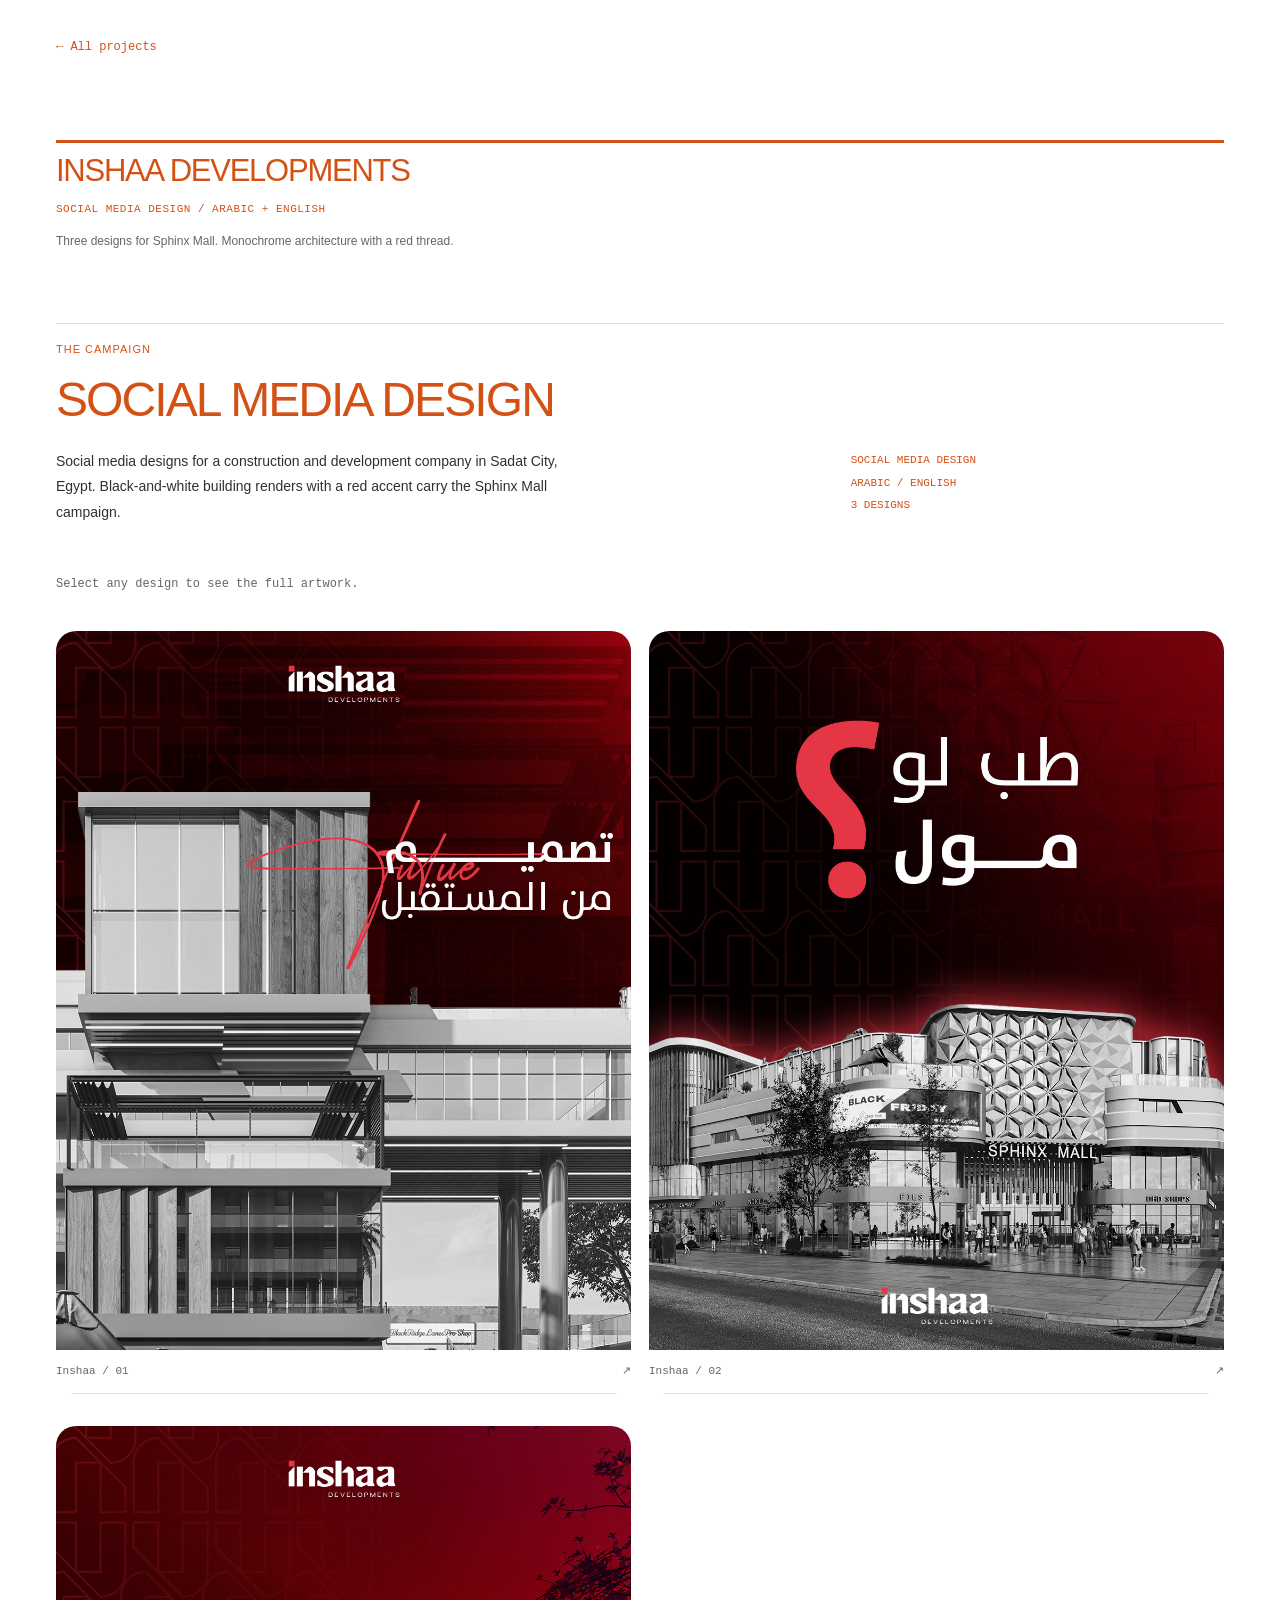
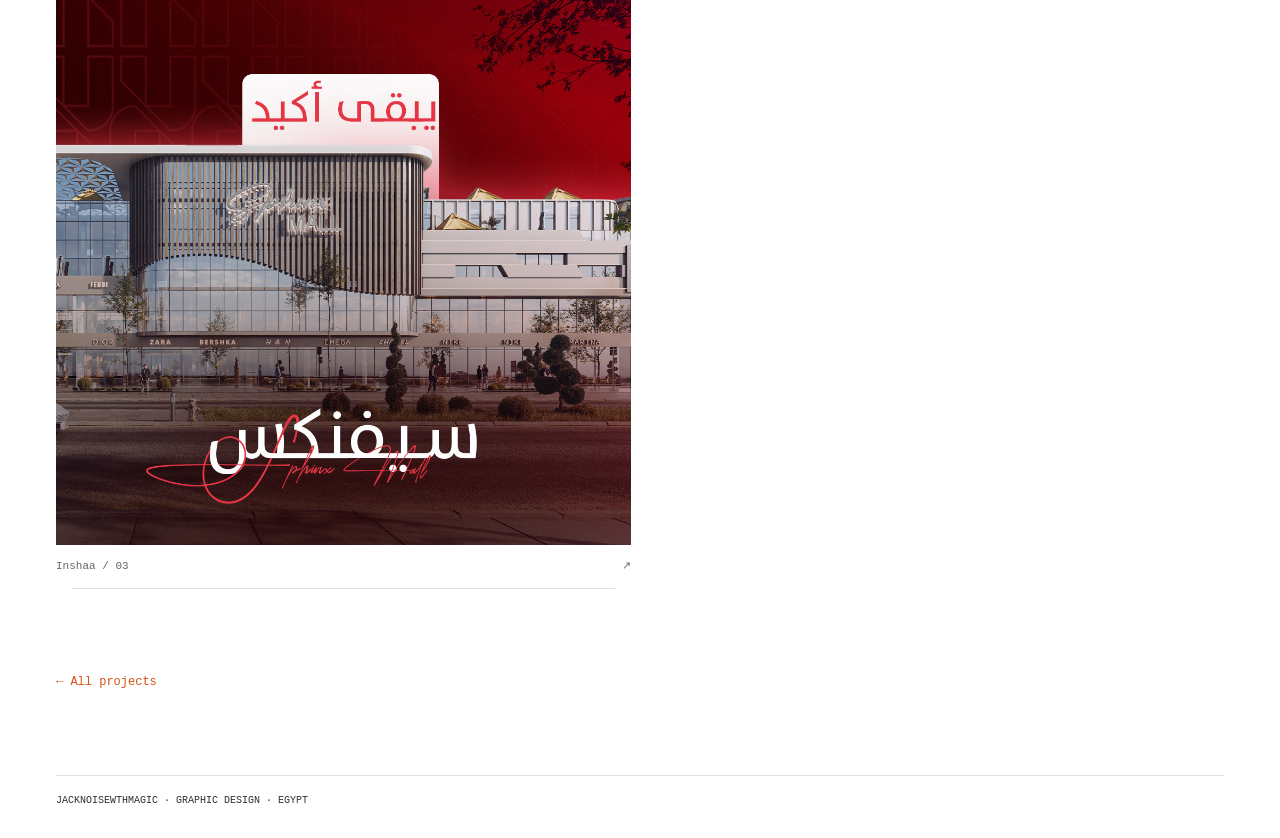
==== work/inshaa/index.html @ 2c465e04 "Add Inshaa Developments project (3 designs) with logo cover" ====
<!doctype html><html lang="en"><head><meta charset="utf-8"><meta name="viewport" content="width=device-width,initial-scale=1"><base href="/"><title>Inshaa Developments | JACKNOISEWTHMAGIC</title><meta name="description" content="JACKNOISEWTHMAGIC. Graphic design, social media campaigns and brand identity from Egypt."><link rel="stylesheet" href="style.css"><script src="app.js" defer></script></head><body><div class="jn-portfolio"><main dir="ltr" lang="en" class="file-card" data-width="fluid"><a href="./" class="jn-back file-hover-underline">← All projects</a><header class="file-header"><h1 class="file-title">Inshaa Developments</h1><p class="file-fact">SOCIAL MEDIA DESIGN / ARABIC + ENGLISH</p><p class="file-intro">Three designs for Sphinx Mall. Monochrome architecture with a red thread.</p></header><section class="file-group" aria-labelledby=":R3:"><hgroup class="file-group-head"><p class="file-group-label">THE CAMPAIGN</p><h2 id=":R3:" class="file-group-heading">Social media design</h2></hgroup><div class="jn-project-info"><p class="file-p">Social media designs for a construction and development company in Sadat City, Egypt. Black-and-white building renders with a red accent carry the Sphinx Mall campaign.</p><div class="jn-project-meta"><span>SOCIAL MEDIA DESIGN</span><span>ARABIC / ENGLISH</span><span>3 DESIGNS</span></div></div><p class="jn-gallery-hint">Select any design to see the full artwork.</p><div class="jn-grid"><button class="jn-art" type="button" aria-label="Open design 1 of 3: Design from the future: monochrome residential building render with red Arabic headline"><img src="assets/inshaa-1.jpg" alt="Design from the future: monochrome residential building render with red Arabic headline" loading="eager"/><span class="jn-art-footer"><span>Inshaa / 01</span><span aria-hidden="true">↗</span></span></button><button class="jn-art" type="button" aria-label="Open design 2 of 3: Sphinx Mall Black Friday teaser: monochrome mall render with red question mark and Arabic text"><img src="assets/inshaa-2.jpg" alt="Sphinx Mall Black Friday teaser: monochrome mall render with red question mark and Arabic text" loading="eager"/><span class="jn-art-footer"><span>Inshaa / 02</span><span aria-hidden="true">↗</span></span></button><button class="jn-art" type="button" aria-label="Open design 3 of 3: Sphinx Mall announcement: monochrome mall render with red Arabic headline"><img src="assets/inshaa-3.jpg" alt="Sphinx Mall announcement: monochrome mall render with red Arabic headline" loading="eager"/><span class="jn-art-footer"><span>Inshaa / 03</span><span aria-hidden="true">↗</span></span></button></div></section><a href="./" class="jn-back file-hover-underline">← All projects</a><footer class="file-closing">JACKNOISEWTHMAGIC · Graphic design · Egypt</footer></main></div></body></html>
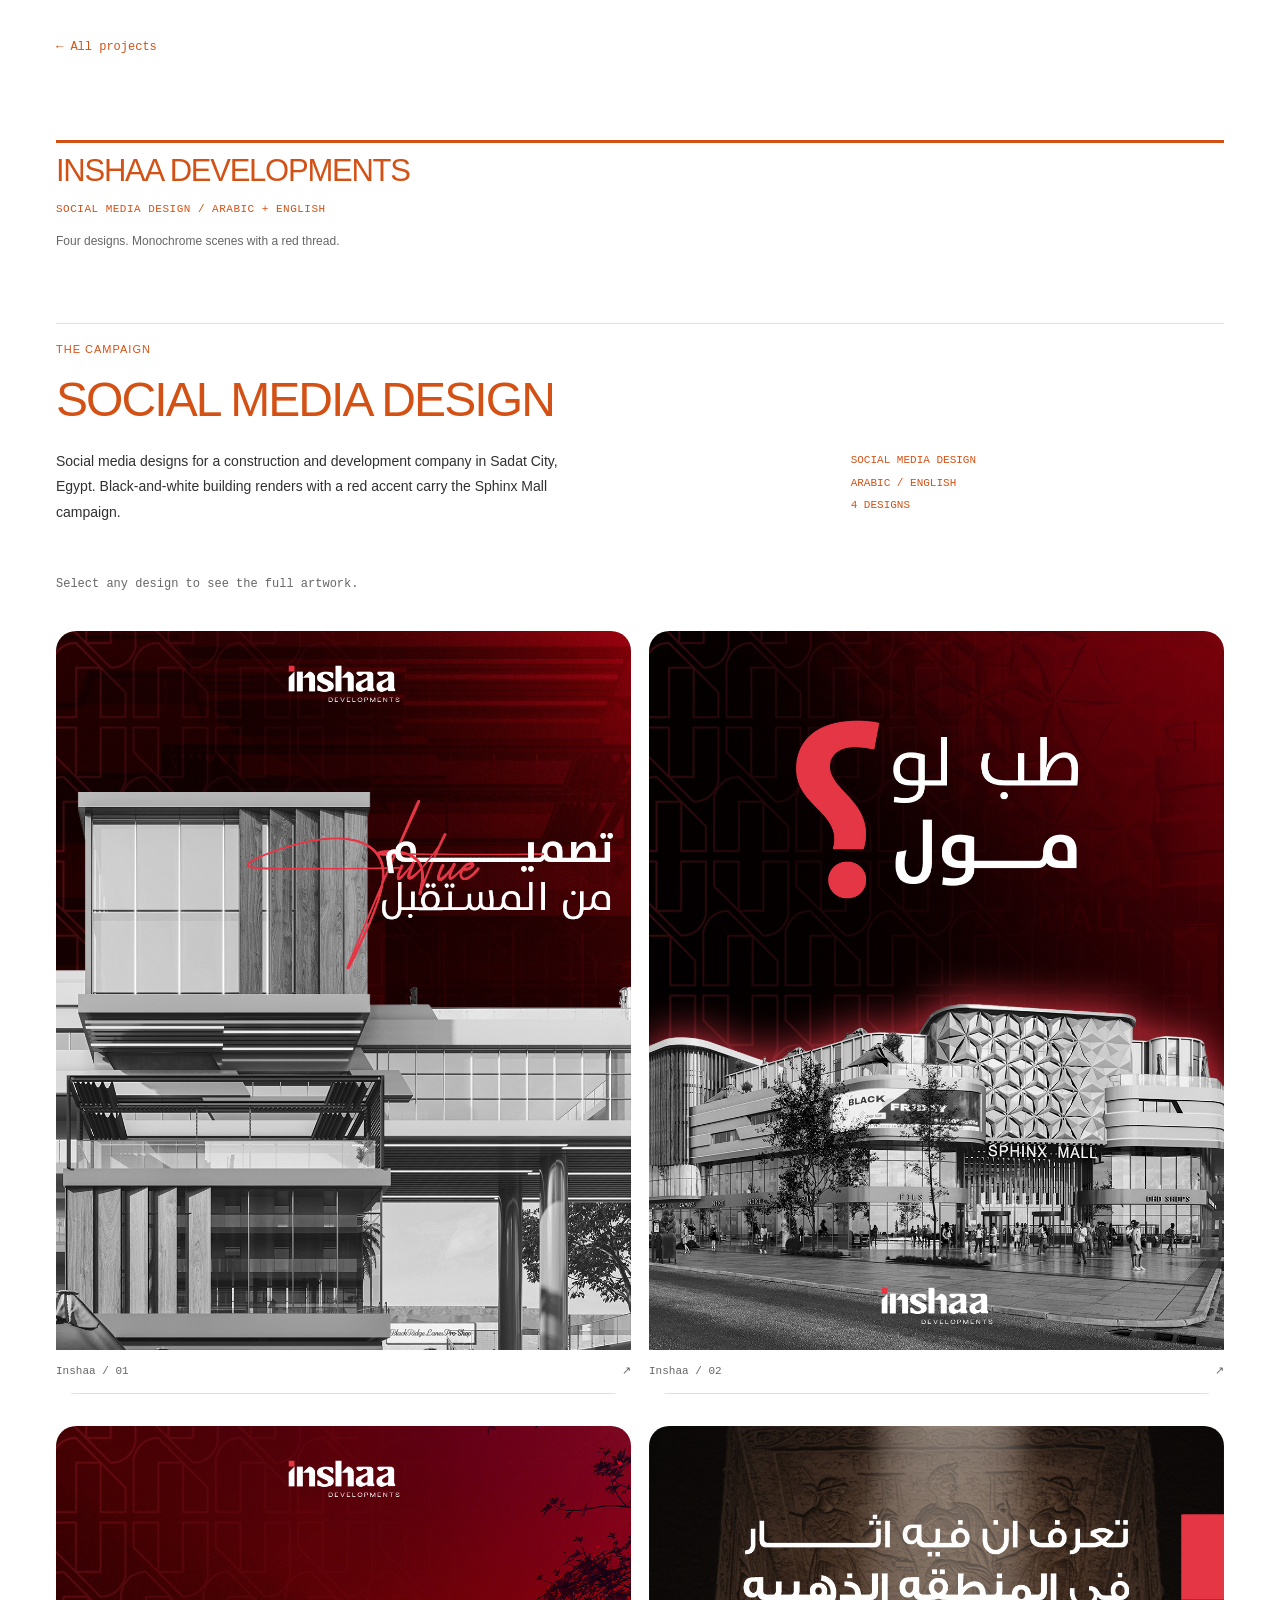
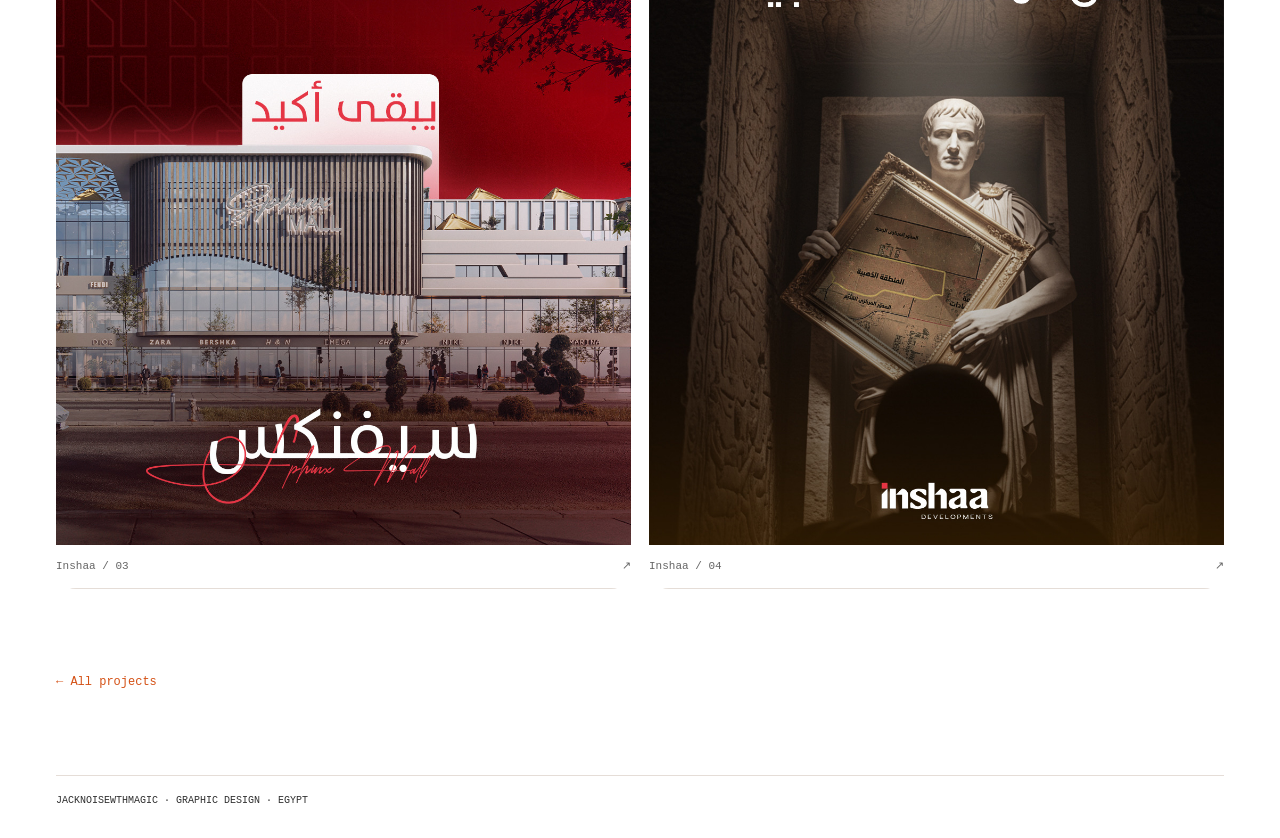
==== commit 3254a8ba: "Add fourth Inshaa design (Golden District antiquities)" ====
--- a/work/inshaa/index.html
+++ b/work/inshaa/index.html
@@ -1 +1 @@
-<!doctype html><html lang="en"><head><meta charset="utf-8"><meta name="viewport" content="width=device-width,initial-scale=1"><base href="/"><title>Inshaa Developments | JACKNOISEWTHMAGIC</title><meta name="description" content="JACKNOISEWTHMAGIC. Graphic design, social media campaigns and brand identity from Egypt."><link rel="stylesheet" href="style.css"><script src="app.js" defer></script></head><body><div class="jn-portfolio"><main dir="ltr" lang="en" class="file-card" data-width="fluid"><a href="./" class="jn-back file-hover-underline">← All projects</a><header class="file-header"><h1 class="file-title">Inshaa Developments</h1><p class="file-fact">SOCIAL MEDIA DESIGN / ARABIC + ENGLISH</p><p class="file-intro">Three designs for Sphinx Mall. Monochrome architecture with a red thread.</p></header><section class="file-group" aria-labelledby=":R3:"><hgroup class="file-group-head"><p class="file-group-label">THE CAMPAIGN</p><h2 id=":R3:" class="file-group-heading">Social media design</h2></hgroup><div class="jn-project-info"><p class="file-p">Social media designs for a construction and development company in Sadat City, Egypt. Black-and-white building renders with a red accent carry the Sphinx Mall campaign.</p><div class="jn-project-meta"><span>SOCIAL MEDIA DESIGN</span><span>ARABIC / ENGLISH</span><span>3 DESIGNS</span></div></div><p class="jn-gallery-hint">Select any design to see the full artwork.</p><div class="jn-grid"><button class="jn-art" type="button" aria-label="Open design 1 of 3: Design from the future: monochrome residential building render with red Arabic headline"><img src="assets/inshaa-1.jpg" alt="Design from the future: monochrome residential building render with red Arabic headline" loading="eager"/><span class="jn-art-footer"><span>Inshaa / 01</span><span aria-hidden="true">↗</span></span></button><button class="jn-art" type="button" aria-label="Open design 2 of 3: Sphinx Mall Black Friday teaser: monochrome mall render with red question mark and Arabic text"><img src="assets/inshaa-2.jpg" alt="Sphinx Mall Black Friday teaser: monochrome mall render with red question mark and Arabic text" loading="eager"/><span class="jn-art-footer"><span>Inshaa / 02</span><span aria-hidden="true">↗</span></span></button><button class="jn-art" type="button" aria-label="Open design 3 of 3: Sphinx Mall announcement: monochrome mall render with red Arabic headline"><img src="assets/inshaa-3.jpg" alt="Sphinx Mall announcement: monochrome mall render with red Arabic headline" loading="eager"/><span class="jn-art-footer"><span>Inshaa / 03</span><span aria-hidden="true">↗</span></span></button></div></section><a href="./" class="jn-back file-hover-underline">← All projects</a><footer class="file-closing">JACKNOISEWTHMAGIC · Graphic design · Egypt</footer></main></div></body></html>+<!doctype html><html lang="en"><head><meta charset="utf-8"><meta name="viewport" content="width=device-width,initial-scale=1"><base href="/"><title>Inshaa Developments | JACKNOISEWTHMAGIC</title><meta name="description" content="JACKNOISEWTHMAGIC. Graphic design, social media campaigns and brand identity from Egypt."><link rel="stylesheet" href="style.css"><script src="app.js" defer></script></head><body><div class="jn-portfolio"><main dir="ltr" lang="en" class="file-card" data-width="fluid"><a href="./" class="jn-back file-hover-underline">← All projects</a><header class="file-header"><h1 class="file-title">Inshaa Developments</h1><p class="file-fact">SOCIAL MEDIA DESIGN / ARABIC + ENGLISH</p><p class="file-intro">Four designs. Monochrome scenes with a red thread.</p></header><section class="file-group" aria-labelledby=":R3:"><hgroup class="file-group-head"><p class="file-group-label">THE CAMPAIGN</p><h2 id=":R3:" class="file-group-heading">Social media design</h2></hgroup><div class="jn-project-info"><p class="file-p">Social media designs for a construction and development company in Sadat City, Egypt. Black-and-white building renders with a red accent carry the Sphinx Mall campaign.</p><div class="jn-project-meta"><span>SOCIAL MEDIA DESIGN</span><span>ARABIC / ENGLISH</span><span>4 DESIGNS</span></div></div><p class="jn-gallery-hint">Select any design to see the full artwork.</p><div class="jn-grid"><button class="jn-art" type="button" aria-label="Open design 1 of 4: Design from the future: monochrome residential building render with red Arabic headline"><img src="assets/inshaa-1.jpg" alt="Design from the future: monochrome residential building render with red Arabic headline" loading="eager"/><span class="jn-art-footer"><span>Inshaa / 01</span><span aria-hidden="true">↗</span></span></button><button class="jn-art" type="button" aria-label="Open design 2 of 4: Sphinx Mall Black Friday teaser: monochrome mall render with red question mark and Arabic text"><img src="assets/inshaa-2.jpg" alt="Sphinx Mall Black Friday teaser: monochrome mall render with red question mark and Arabic text" loading="eager"/><span class="jn-art-footer"><span>Inshaa / 02</span><span aria-hidden="true">↗</span></span></button><button class="jn-art" type="button" aria-label="Open design 3 of 4: Sphinx Mall announcement: monochrome mall render with red Arabic headline"><img src="assets/inshaa-3.jpg" alt="Sphinx Mall announcement: monochrome mall render with red Arabic headline" loading="eager"/><span class="jn-art-footer"><span>Inshaa / 03</span><span aria-hidden="true">↗</span></span></button><button class="jn-art" type="button" aria-label="Open design 4 of 4: Golden District antiquities teaser: sepia Roman statue holding a framed map with red square accent and Arabic headline"><img src="assets/inshaa-4.jpg" alt="Golden District antiquities teaser: sepia Roman statue holding a framed map with red square accent and Arabic headline" loading="eager"/><span class="jn-art-footer"><span>Inshaa / 04</span><span aria-hidden="true">↗</span></span></button></div></section><a href="./" class="jn-back file-hover-underline">← All projects</a><footer class="file-closing">JACKNOISEWTHMAGIC · Graphic design · Egypt</footer></main></div></body></html>
